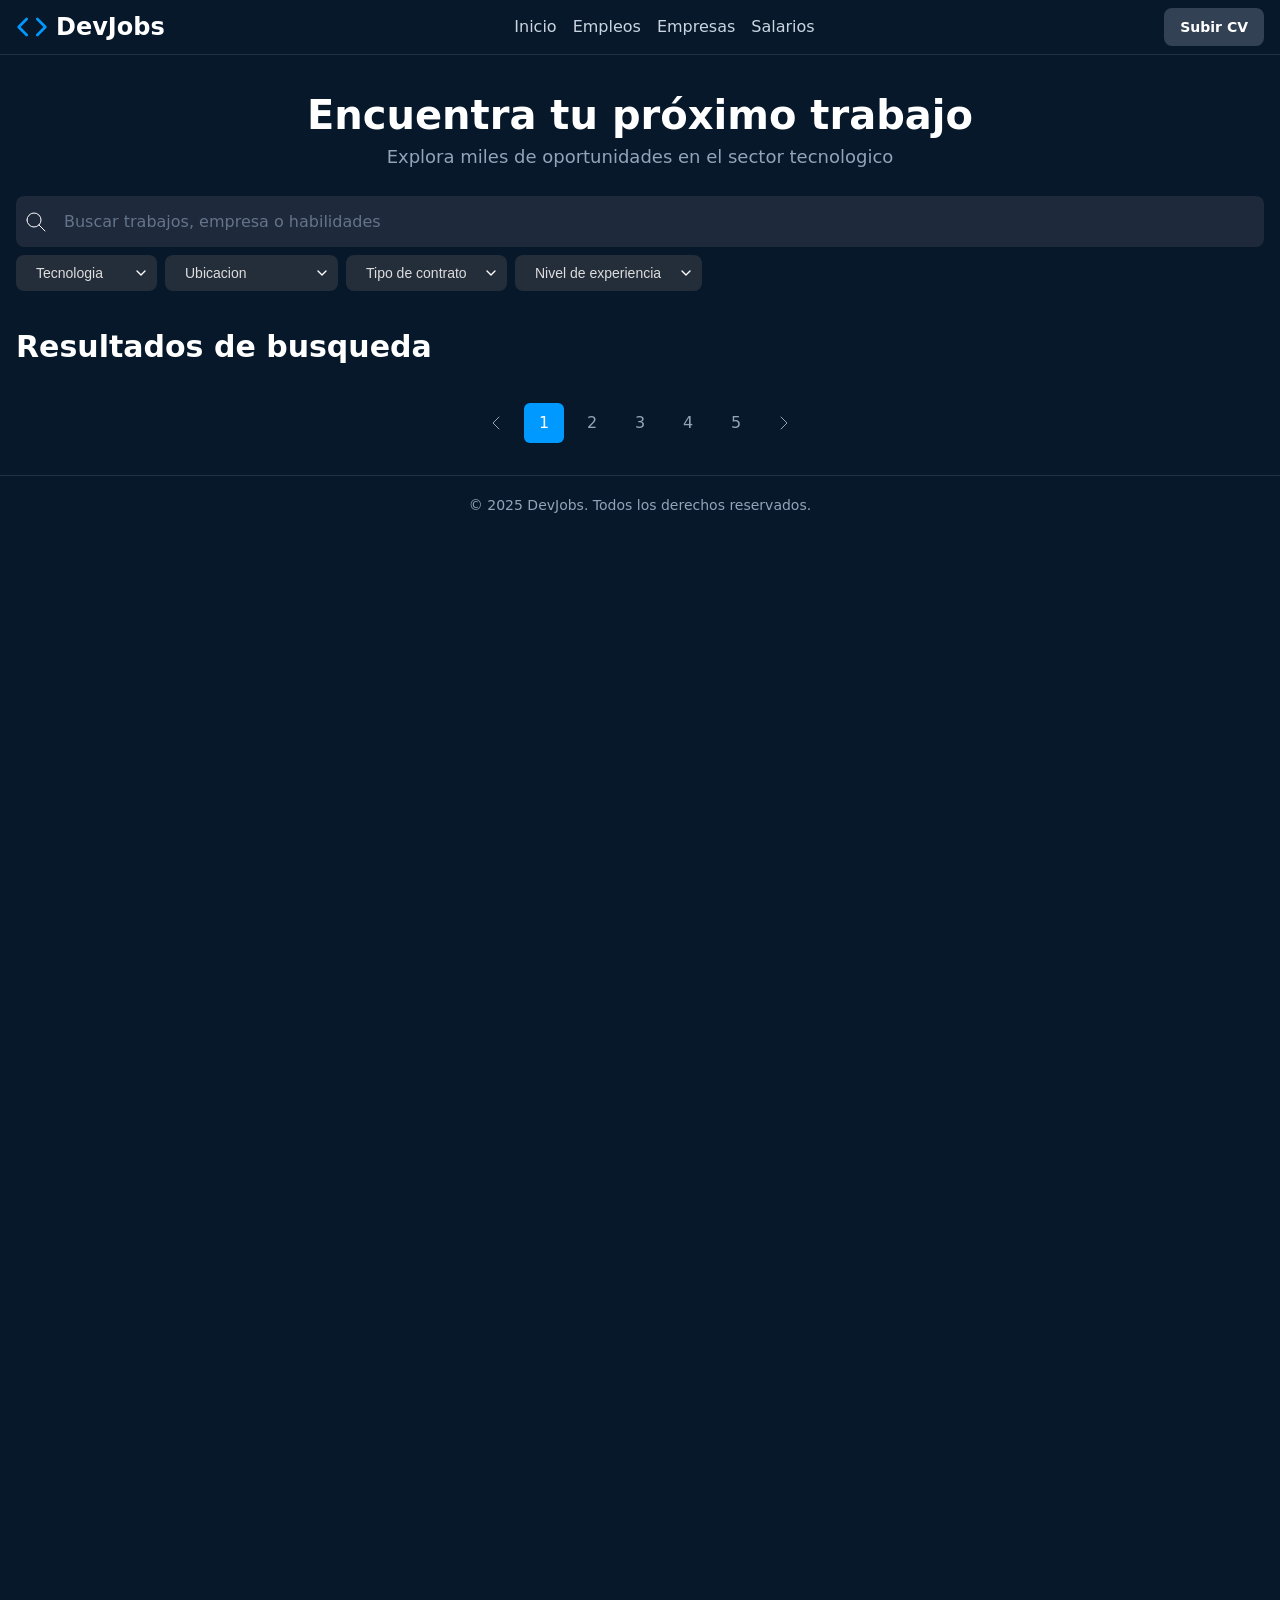
==== empleos.html @ d77deb1b "html y css" ====
<!DOCTYPE html>
<html lang="en">
<head>
    <meta charset="UTF-8">
    <meta name="viewport" content="width=device-width, initial-scale=1.0">
    <title>DevJobs - Empleos</title>
    <link rel="stylesheet" href="empleos.css">
</head>
<body>
        <header>
            <h1>
              <svg fill="none" stroke="currentColor" stroke-linecap="round" stroke-linejoin="round" stroke-width="2"
                 viewBox="0 0 24 24" xmlns="http://www.w3.org/2000/svg">
                 <polyline points="16 18 22 12 16 6"></polyline>
                 <polyline points="8 6 2 12 8 18"></polyline>
              </svg>
              DevJobs
            </h1>

            <nav>
                <a href="/home-html-css/index.html">Inicio</a>
                <a href="empleos.html">Empleos</a>
                <a href="">Empresas</a>
                <a href="">Salarios</a>
            </nav>

            <div>
                <a id="cv-publicar" href="">Subir CV</a>
            </div>
    </header>

    <main>
        <section class="jobs-search">
            <h1>Encuentra tu próximo trabajo</h1>
            <p>Explora miles de oportunidades en el sector tecnologico</p>

            <form role="search" id="empleos-search-form">
                <div class="search-bar">
                    <svg xmlns="http://www.w3.org/2000/svg" width="24" 
                        height="24" 
                        viewBox="0 0 24 24" 
                        fill="none" 
                        stroke="currentColor" 
                        stroke-width="1" 
                        stroke-linecap="round" 
                        stroke-linejoin="round" 
                        class="icon icon-tabler icons-tabler-outline icon-tabler-search">
                        <path stroke="none" d="M0 0h24v24H0z" fill="none" /><path d="M3 10a7 7 0 1 0 14 0a7 7 0 1 0 -14 0" /><path d="M21 21l-6 -6" />
                    </svg>

                    <input type="text" id="search-input-empleos" name="search" placeholder="Buscar trabajos, empresa o habilidades" required>
                </div>

                <div class="search-filters">
                    <select name="technology" id="technology-filter">
                        <option value="">Tecnologia</option>
                        <optgroup label="Tecnologias populares">
                            <option value="JS">JavaScript</option>
                            <option value="python">Python</option>
                            <option value="react">React</option>
                            <option value="nodejs">Node.js</option>
                        </optgroup>
                        <option value="java">Java</option>
                        <hr />
                        <option value="csharp">C#</option>
                        <option value="c">C</option>
                        <option value="c++">C++</option>
                        <hr />
                        <option value="ruby">Ruby</option>
                        <option value="php">PHP</option>
                    </select>

                    <select name="location" id="filter-location">
                        <option value="">Ubicacion</option>
                        <option value="remoto">Remoto</option>
                        <option value="bsas">Buenos Aires</option>
                        <option value="cdmx">Ciudad de Mexico</option>
                        <option value="monterrey">Monterrey</option>
                        <option value="brasilia">Brasilia</option>
                        <option value="Londres">Londres</option>
                        <option value="Barcelona">Barcelona</option>
                    </select>

                    <select name="contract" id="typeof-contract-filter">
                        <option value="">Tipo de contrato</option>
                        <option value="fijo">Plazo fijo</option>
                        <option value="parcial">Tiempo parcial</option>
                        <option value="temporal">Por temporada</option>
                        <option value="eventual">Eventual</option>
                    </select>

                    <select name="experience-level" id="experience-level-filter">
                        <option value="">Nivel de experiencia</option>
                        <option value="junior">Junior</option>
                        <option value="mid">Mid-level</option>
                        <option value="senior">Senior</option>
                        <option value="lead">Lead</option>
                    </select>
                </div>
            </form>

            <span id="filter-selected-value"></span>
        </section>

        <section>
            <h2>Resultados de busqueda</h2>
            <div id="jobs-container">
                <!--contenedor dinamico-->
            </div>
            
            <nav class="pagination">
                <a href="#">
                    <svg xmlns="http://www.w3.org/2000/svg" 
                         width="24" 
                        height="24" 
                         viewBox="0 0 24 24" 
                        fill="none" 
                        stroke="currentColor" 
                        stroke-width="1" 
                        stroke-linecap="round" 
                        stroke-linejoin="round" 
                        class="icon icon-tabler icons-tabler-outline icon-tabler-chevron-left">
                        <path stroke="none" d="M0 0h24v24H0z" fill="none" />
                        <path d="M15 6l-6 6l6 6" />
                    </svg>
                </a>

                <a href="#" class="is-active">1</a>
                <a href="#">2</a>
                <a href="#">3</a>
                <a href="#">4</a>
                <a href="#">5</a>

                <a href="#">
                    <svg xmlns="http://www.w3.org/2000/svg" 
                        width="24" 
                        height="24" 
                        viewBox="0 0 24 24" 
                        fill="none" 
                        stroke="currentColor" 
                        stroke-width="1" 
                        stroke-linecap="round" 
                        stroke-linejoin="round" 
                        class="icon icon-tabler icons-tabler-outline icon-tabler-chevron-right">
                        <path stroke="none" d="M0 0h24v24H0z" fill="none" />
                        <path d="M9 6l6 6l-6 6" />
                    </svg>
                </a>
            </nav>
        </section>
    </main>

    <footer style="padding-bottom: 2000px;">
      <small>&copy; 2025 DevJobs. Todos los derechos reservados.</small>
    </footer>
</body>
</html>
---- empleos.css ----
* {
  margin: 0;
  padding: 0;
  box-sizing: border-box;
}






:root {
  --primary: #3b4550;
  --primary-dark: #0a3d66;
  --primary-hover: #0d5ba8;
  --primary-light: #09f;
  --background: #06182a;
  --text-primary: #ffffff;
  --text-secondary: #cbd5e1;
  --text-muted: #94a3b8;
  --border: rgba(255, 255, 255, 0.1);
  --card-bg: #1e293b;
  --shadow: rgba(0, 0, 0, 0.3);
  --input-bg: #1e293b;
  --hsla-example: hsla(210, 100%, 56%, 1);
}










@font-face {
  font-family: 'Inter Variable';
  font-style: normal;
  font-display: swap;
  font-weight: 100 900;
  src: url(https://cdn.jsdelivr.net/fontsource/fonts/inter:vf@latest/latin-wght-normal.woff2) format('woff2-variations');
  unicode-range: U+0000-00FF,U+0131,U+0152-0153,U+02BB-02BC,U+02C6,U+02DA,U+02DC,U+0304,U+0308,U+0329,U+2000-206F,U+20AC,U+2122,U+2191,U+2193,U+2212,U+2215,U+FEFF,U+FFFD;
}










body {
  font-family: system-ui;
  background-color: var(--background);
  color: var(--text-primary);
  min-height: 100vh;
  display: flex;
  flex-direction: column;
  line-height: 1.6;
}



select {
  padding: 0.625rem 1.25rem;
  background-color: #242d3a;
  border: 0;
  border-radius: 0.5rem;
  font-size: 0.875rem;
  color: #ddd;
  cursor: pointer;
  transition: all 0.2s;
  appearance: none;
  background-image: url("data:image/svg+xml,%3Csvg xmlns='http://www.w3.org/2000/svg' width='16' height='16' viewBox='0 0 24 24' fill='none' stroke='white' stroke-width='2' stroke-linecap='round' stroke-linejoin='round'%3E%3Cpolyline points='6 9 12 15 18 9'/%3E%3C/svg%3E");
  background-repeat: no-repeat;
  background-position: right 0.5rem center;
  padding-right: 2.5rem;

  &:hover {
    background-color: var(--primary-hover);
    color: white;
  }

  &:focus {
    outline: 2px solid #1173d4;
    outline-offset: 2px;
  }
}









/* Títulos principales */
h1 {
  font-size: 1.5rem;
  line-height: 1.2;
  text-wrap: balance;
  display: flex;
  align-items: center;
  gap: 0.5rem;

  svg {
    width: 2rem;
    height: 2rem;
    color: var(--primary-light);
  }
}

h1 + p {
  text-wrap: balance;
  margin-bottom: 2rem
}

/* Header */
header {
  border-bottom: 1px solid var(--border);
  background: var(--background);
  padding: .5rem 1rem;
  display: flex;
  align-items: center;
  justify-content: space-between;
  gap: 2rem;

  h2 {
    font-size: 1.25rem;
    font-weight: 700;
    color: var(--text-primary);
  }
}

/* Navegación del header a otras páginas */
nav {
  align-items: center;
  gap: 1rem;
  display: flex;

  a {
    text-decoration: none;
    color: var(--text-secondary);
    transition: color 0.2s;
    font-weight: 500;

    &:hover, &:focus {
      color: var(--primary);
      outline: none;
    }
  }
}

/* Botones del Header */
header div a {
  padding: 0.5rem 1rem;
  border-radius: 0.5rem;
  background-color: #334155;
  color: var(--text-primary);
  display: inline-block;
  font-size: 0.875rem;
  font-weight: 700;
  text-decoration: none;
  /* TODO */
}

/* Hero */
main > section:nth-child(1) {
  height: 500px;
  text-align: center;
  display: flex;
  flex-direction: column;
  justify-content: center;
  align-items: center;

  h1 {
    padding-top: 36px;
  }

  & > img {
    position: absolute;
    width: 100%;
    height: 100%;
    object-fit: cover;
    z-index: -1;
    left: 0;
    right: 0;
    mask-image: linear-gradient(to bottom, rgba(16, 25, 34, 1) 5%, rgba(16, 25, 34, 0) 80%);
  }
}

/* Formulario de Búsqueda */
form {
  max-width: 42rem;
  width: 100%;
  margin: 0 auto;
  padding-inline: 1rem;
}

form > div {
  display: flex;
  align-items: center;
  background-color: var(--input-bg);
  border-radius: 0.5rem;
  box-shadow: 0 10px 15px -3px var(--shadow);
  padding: 0.5rem;
  gap: 0.5rem;
}

form span {
  padding-left: 0.75rem;
  color: var(--text-muted);
  display: flex;
  align-items: center;
  flex-shrink: 0;
}

form input[type="text"] {
  flex: 1;
  background: transparent;
  border: none;
  outline: none;
  color: var(--text-primary);
  padding: 0.75rem 0.5rem;
  font-size: 1rem;
  font-family: inherit;
}

form input[type="text"]::placeholder {
  color: #64748b;
}

button {
  padding: 0.75rem 1.5rem;
  border-radius: 0.5rem;
  background-color: var(--primary);
  color: white;
  font-weight: 400;
  border: none;
  cursor: pointer;
  transition: all 0.2s;
  font-family: inherit;
  font-size: 1rem;
  white-space: nowrap;

  &:hover, /* pseudo-clase que significa que el ratón está encima */
  &:focus { /* pseudo-clase que significa que el elemento tiene el foco */
    background-color: var(--primary-hover);
    outline: 2px solid white;
    outline-offset: 2px;
  }

  &:active { 
    transform: scale(0.90)
  }

  &:disabled {
    opacity: .5;
    pointer-events: none;
  }
}

/* Features Section */
main > section:nth-child(2) {
  padding-inline: 1rem;
  background-color: var(--background);
  padding-top: 2rem;

  & > header {
    gap: 2px;
    flex-direction: column;

    h2 {
      margin-bottom: 0;
    }

    p {
      opacity: .75;
    }
  }

  & > div {
    max-width: 1280px;
    margin: 0 auto;
  }
}

main > section:nth-child(2) h2 {
  font-size: 1.875rem;
  font-weight: 700;
  color: var(--text-primary);
  margin-bottom: 1rem;
}

main > section:nth-child(2) > div > div:first-child > p {
  font-size: 1.125rem;
  color: var(--text-muted);
  max-width: 42rem;
  margin: 0 auto;
}

/* Grid de Features */
main > section:nth-child(2) footer {
  display: grid;
  grid-template-columns: repeat(auto-fit, minmax(280px, 1fr));
  gap: 16px
}

/* Feature Cards */
article {
  background-color: var(--card-bg);
  padding: 2rem;
  margin-bottom: 16px;
  border-radius: 0.5rem;                   
  box-shadow: 0px 1px 3px 0 var(--shadow); 

  svg {
    color: var(--primary-light);          
    background: rgba(0, 153, 255, 0.3);  
    border-radius: 9999px;               
    width: 64px;                         
    height: 64px;                        
    padding: 16px;                       
  }

  h3 {
    font-weight: 500;
  }

  p {
    color: var(--text-muted);
  }
}

/* Footer */
footer {
  background-color: var(--background);
  border-top: 1px solid var(--border);
  text-align: center;
  padding: 16px;

  small {
    color: var(--text-muted);
    font-size: 0.875rem;
  }
}

article {
  background-color: var(--card-bg);
  padding: 2rem;
  margin-bottom: 16px;
  border-radius: 0.5rem;
  box-shadow: 0px 1px 3px 0px rgba(0, 0, 0, 0.5);

  svg {
    color: var(--primary-light);
    background: rgba(0, 153, 255, .3);
    width: 64px;
    height: 64px;
    border-radius: 100%;
    padding: 16px;
  }

  p {
    color: var(--text-muted);
  }

  h3 {
    font-weight: 500;
  }
}

/* Jobs Search */
.jobs-search {
  margin: 0;
  padding: 0;
  height: auto !important;

  h1 {
    font-size: 2.5rem;
    margin-bottom: .25rem;
  }

  p {
    font-size: 1.125rem;
    color: var(--text-muted);
    margin-bottom: 1.5rem;
  }

  .search-bar {
    background: var(--input-bg);
    padding: .25rem .5rem;
  }

  .search-filters {
    display: flex;
    flex-wrap: wrap;
    margin-top: .5rem;
  }

  form {
    width: 100%;
    max-width: 1280px;
  }

  form div {
    background: none;
    box-shadow: none;
    padding: 0;
  }
}

.jobs-container {
  border: 1px solid rgba(255, 255, 255, .3);
  border-radius: 1rem;

  .job-listing-card {
    background: none;
    box-shadow: none;
    border-radius: 0;
    border-bottom: 1px solid rgba(255, 255, 255, .3);
    margin: 0;

    display: flex; /* valor original */
    align-items: start;
    gap: 1rem;

    &.is-hidden {
      display: none;
    }

    small {
      font-size: .875rem;
      opacity: .75;
    }

    p {
      margin-top: 0.5rem
    }

    &:last-child {
      border-bottom: none;
    }
  }
}

.pagination {
  display: flex;
  justify-content: center;
  gap: 0.5rem;
  margin-block: 2rem;

  a {
    display: flex;
    align-items: center;
    justify-content: center;
    width: 2.5rem;
    height: 2.5rem;
    text-decoration: none;
    color: var(--text-muted);
    border-radius: 0.375rem;
    transition: all .3s;

    &:hover, &:focus {
      background-color: #fff;
    }

    &:active {
      transform: scale(0.90);
    }

    &.is-active {
      background-color: var(--primary-light);
      color: white;
      pointer-events: none;
    }
  }
}

.button-apply-job {
  background: #09f;

  &.is-applied {
    background: #4caf50;
    pointer-events: none;
  }
}
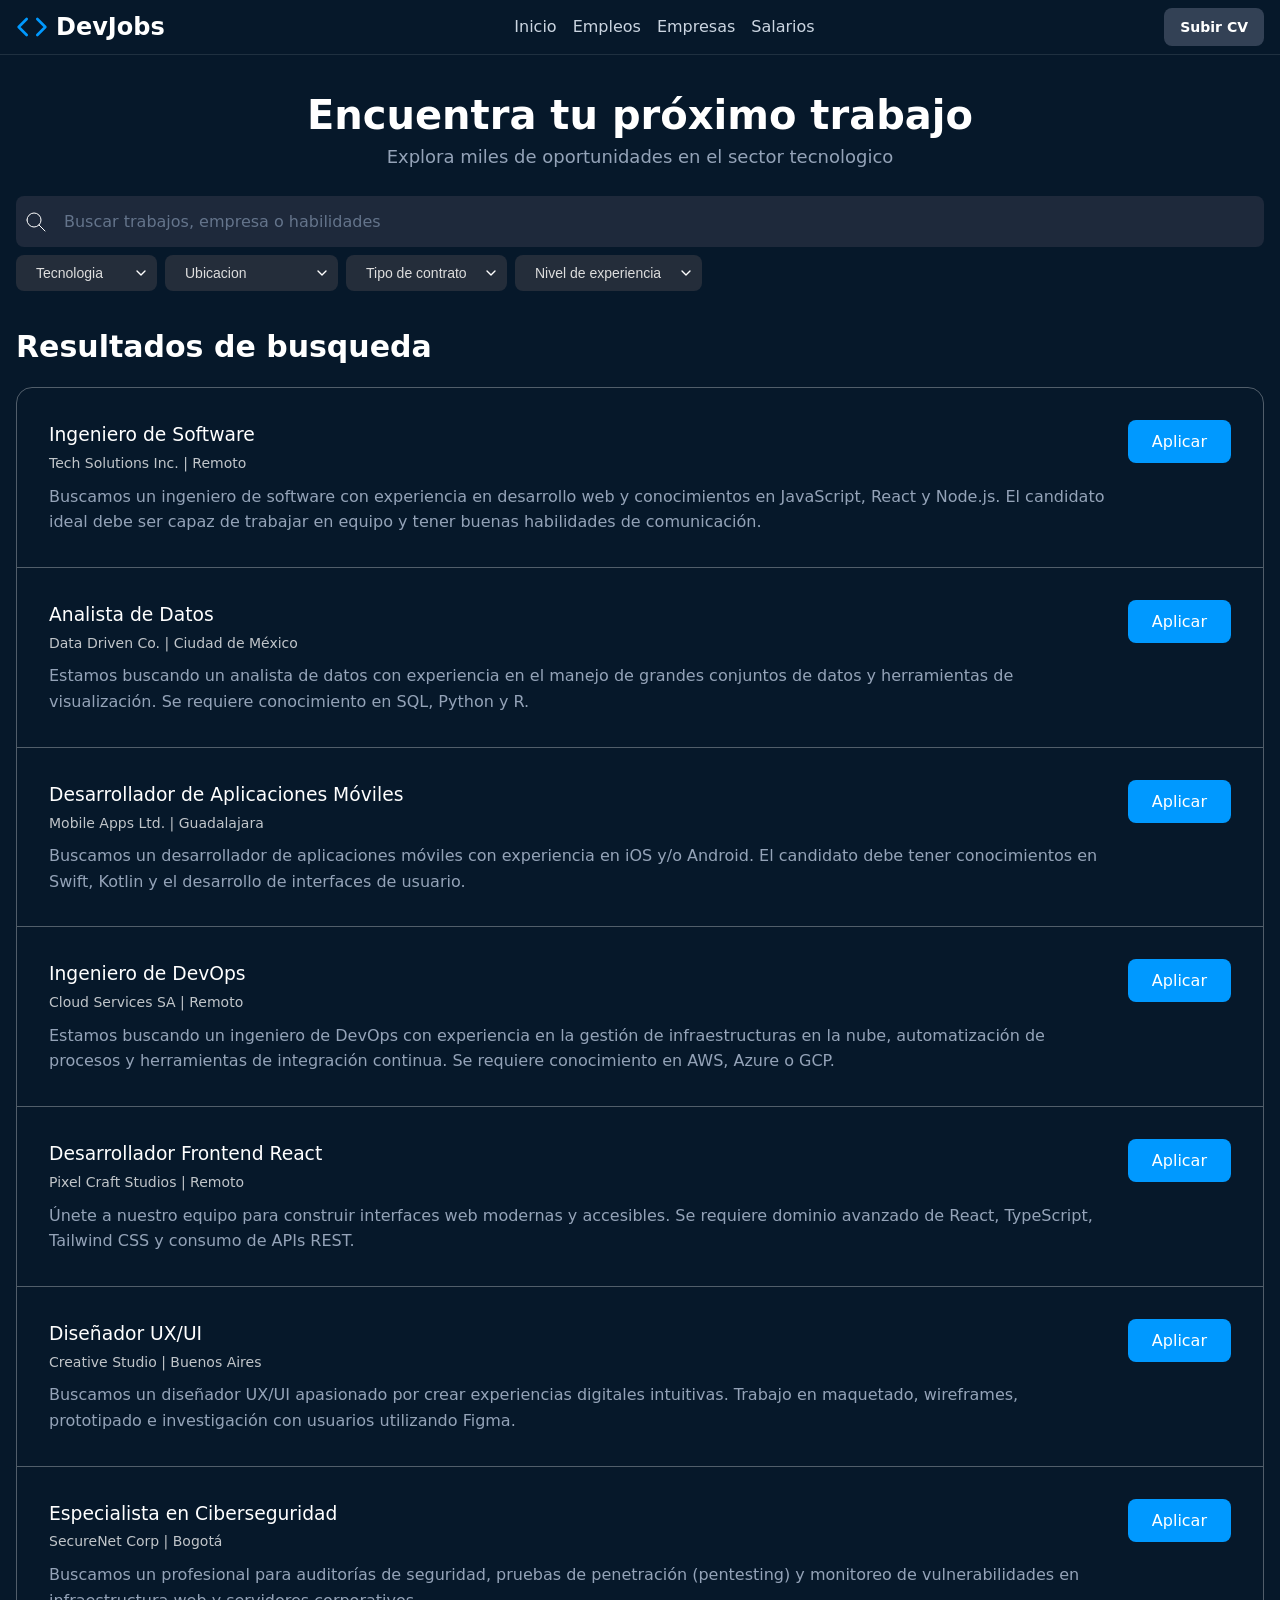
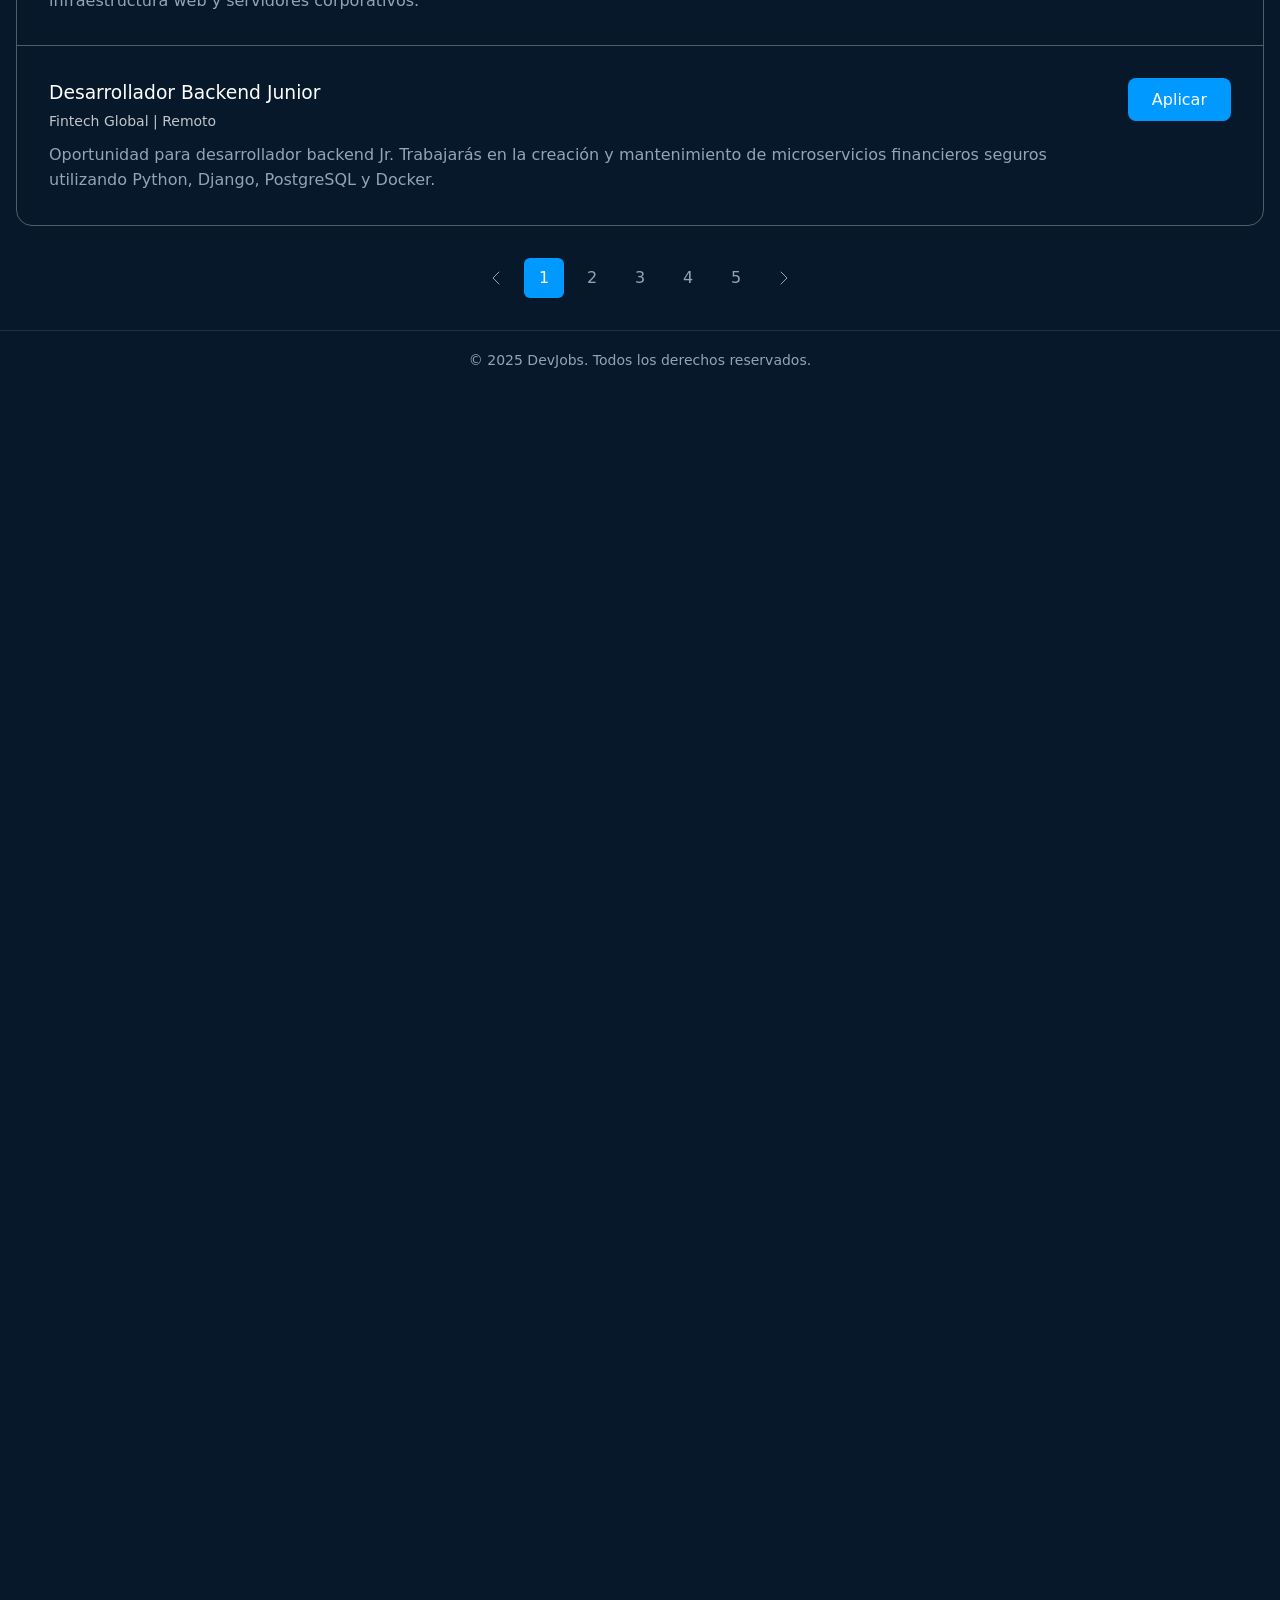
==== commit 71f8beae: "Pagina empleos" ====
--- a/empleos.html
+++ b/empleos.html
@@ -104,10 +104,10 @@
 
         <section>
             <h2>Resultados de busqueda</h2>
-            <div id="jobs-container">
+            <div class="jobs-container">
                 <!--contenedor dinamico-->
             </div>
-            
+
             <nav class="pagination">
                 <a href="#">
                     <svg xmlns="http://www.w3.org/2000/svg" 
@@ -153,5 +153,7 @@
     <footer style="padding-bottom: 2000px;">
       <small>&copy; 2025 DevJobs. Todos los derechos reservados.</small>
     </footer>
+    <script src="./fetchData.js"></script>
+    <script type="module" src="./script.js"></script>
 </body>
 </html>
